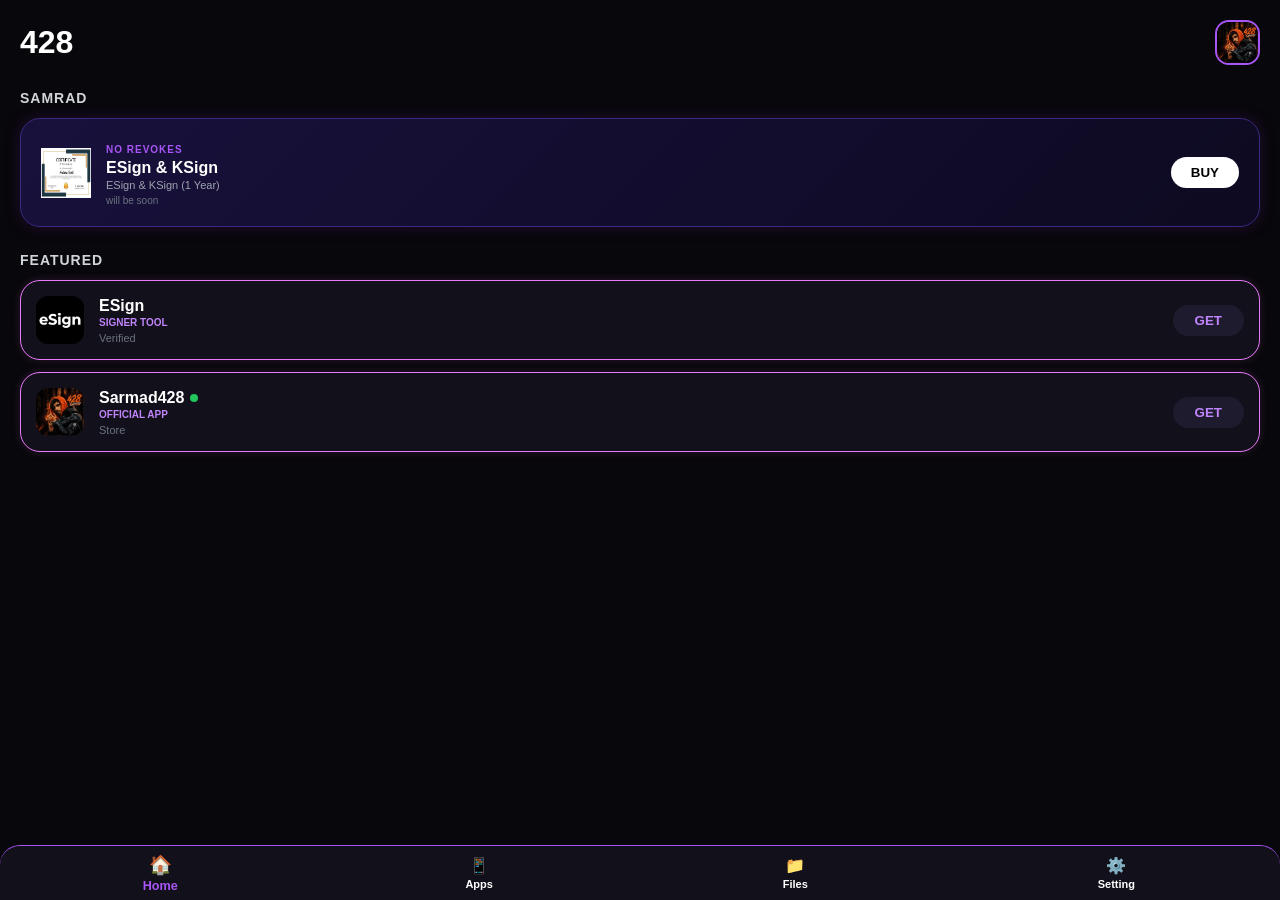
==== index.html @ 216ba782 "Add files via upload" ====
<!DOCTYPE html>
<html lang="en">
<head>
  <meta charset="UTF-8">
  <meta name="viewport" content="width=device-width, initial-scale=1.0">
  <title>Home</title>
  <link rel="stylesheet" href="style.css">
</head>
<body>

  <!-- Header -->
  <header class="header">
    <h1>428</h1>
    <img src="images/icon1.jpg" alt="Profile" class="profile-img">
  </header>

  <!-- Premium Access Section -->
  <section class="section">
    <h2 class="section-title">SAMRAD</h2>
    
    <div class="vip-card">
      <div class="vip-content">
        <img src="images/cert-icon.png" alt="Certificate" class="vip-icon">
        <div class="vip-info">
          <span class="badge">NO REVOKES</span>
          <h3>ESign & KSign</h3>
          <p>ESign & KSign (1 Year)</p>
          <p class="price">will be soon</p>
        </div>
      </div>
      <a href="https://t.me/sarmad428" target="_blank">
        <button class="buy-btn">BUY</button>
        </a>
    </div>
  </section>

  <!-- Featured Section -->
  <section class="section">
    <h2 class="section-title">FEATURED</h2>

    <div class="app-card border-pink">
      <img src="images/esign-icon.png" alt="ESign" class="app-icon">
      <div class="app-details">
        <h3>ESign</h3>
        <span class="sub-title">SIGNER TOOL</span>
        <p class="verified">Verified</p>
      </div>
      <!-- دوکما GET -->
       <button class="get-btn" onclick="openModal()">GET</button>

<!-- بۆکسێ دیزاینکری ب وێنە (Modal Popup) -->
<div id="myModal" class="custom-modal">
  <div class="custom-modal-content">
    
    <h3>⏳ !نێزیکە دێ بەردەست بیت</h3>
    <p>will be soon</p>
    
    <button class="modal-ok-btn" onclick="closeModal()">OK</button>
  </div>
</div>

<script>
  function openModal() {
    document.getElementById("myModal").style.display = "flex";
  }

  function closeModal() {
    document.getElementById("myModal").style.display = "none";
  }
</script>
    </div>

    <div class="app-card border-pink">
      <img src="images/icon1.jpg" alt="Sarmad" class="app-icon">
      <div class="app-details">
        <h3>Sarmad428 <span class="green-dot"></span></h3>
        <span class="sub-title">OFFICIAL APP</span>
        <p class="store-text">Store</p>
      </div>
      <!-- بەشەکانی تری لاپەڕەکە و کارتەکانت لێرەن -->
       <div class="card">
        <!-- لێرە تەنها دوگمەی GET بەجێبهێڵە -->
         <a href="sarmad.html">
          <button class="get-btn" onclick="openSarmadPage()">GET</button>
        </a>
      </div>
      <!-- Bottom Navigation -->
       <div class="bottom-nav">
  <a href="index.html" class="nav-item active">
    <span>🏠</span>
    <span>Home</span>
  </a>
  <a href="apps.html" class="nav-item">
    <span>📱</span>
    <span>Apps</span>
  </a>
  <a href="files.html" class="nav-item">
    <span>📁</span>
    <span>Files</span>
  </a>
  <a href="settings.html" class="nav-item">
    <span>⚙️</span>
    <span>Setting</span>
  </a>
</div>
      </a>
    </nav>
  </body>
  </html>
---- style.css ----
* {
  box-sizing: border-box;
  margin: 0;
  padding: 0;
  font-family: -apple-system, BlinkMacSystemFont, "Segoe UI", Roboto, sans-serif;
}

body {
  background-color: #08070b;
  color: #ffffff;
  padding: 20px;
  padding-bottom: 100px;
}

/* Header */
.header {
  display: flex;
  justify-content: space-between;
  align-items: center;
  margin-bottom: 25px;
}

.logo-title {
  font-size: 28px;
  font-weight: 900;
  letter-spacing: 1px;
}

.profile-img {
  width: 45px;
  height: 45px;
  border-radius: 14px;
  border: 2px solid #a855f7;
  object-fit: cover;
}

/* Sections */
.section {
  margin-bottom: 25px;
}

.section-title {
  font-size: 14px;
  font-weight: 800;
  color: #d1d5db;
  letter-spacing: 1px;
  margin-bottom: 12px;
}

/* VIP Access Card */
.vip-card {
  background: linear-gradient(135deg, #18113c 0%, #0d0a21 100%);
  border: 1px solid #3b2a82;
  border-radius: 20px;
  padding: 20px;
  display: flex;
  justify-content: space-between;
  align-items: center;
  box-shadow: 0 0 15px rgba(88, 28, 135, 0.3);
}

.vip-content {
  display: flex;
  align-items: center;
  gap: 15px;
}

.vip-icon {
  width: 50px;
  height: 50px;
}

.badge {
  font-size: 10px;
  color: #a855f7;
  font-weight: bold;
  letter-spacing: 1px;
}

.vip-info h3 {
  font-size: 16px;
  margin: 2px 0;
}

.vip-info p {
  font-size: 11px;
  color: #9ca3af;
}

.vip-info .price {
  font-size: 10px;
  color: #6b7280;
  margin-top: 4px;
}

.buy-btn {
  background-color: #ffffff;
  color: #000000;
  border: none;
  padding: 8px 20px;
  border-radius: 20px;
  font-weight: bold;
  cursor: pointer;
}

/* App Cards (Featured) */
.app-card {
  background-color: #12101a;
  border-radius: 20px;
  padding: 15px;
  display: flex;
  align-items: center;
  justify-content: space-between;
  margin-bottom: 12px;
}

.border-pink {
  border: 1px solid #e879f9;
  box-shadow: 0 0 10px rgba(232, 121, 249, 0.15);
}

.app-icon {
  width: 55px;
  height: 55px;
  border-radius: 14px;
  object-fit: cover;
}

.app-details {
  flex: 1;
  margin-left: 15px;
}

.app-details h3 {
  font-size: 16px;
  display: flex;
  align-items: center;
  gap: 6px;
}

.green-dot {
  width: 8px;
  height: 8px;
  background-color: #22c55e;
  border-radius: 50%;
  display: inline-block;
}

.sub-title {
  font-size: 10px;
  color: #c084fc;
  font-weight: bold;
  display: block;
  margin-top: 2px;
}

.verified, .store-text {
  font-size: 11px;
  color: #6b7280;
  margin-top: 4px;
}

.get-btn {
  background-color: #1e1b2e;
  color: #c084fc;
  border: none;
  padding: 8px 22px;
  border-radius: 20px;
  font-weight: bold;
  cursor: pointer;
}

/* Bottom Navigation */
.bottom-nav {
  position: fixed;
  bottom: 0;
  left: 0;
  right: 0;
  background-color: #08070b;
  display: flex;
  justify-content: space-around;
  padding: 12px 10px 25px;
  border-top: 1px solid #1f1b2e;
  border-top-left-radius: 25px;
  border-top-right-radius: 25px;
}

.nav-item {
  display: flex;
  flex-direction: column;
  align-items: center;
  color: #6b7280;
  text-decoration: none;
  font-size: 10px;
  font-weight: bold;
  gap: 4px;
}

.active-nav {
  color: #ffffff;
}

.active-nav .nav-icon {
  background-color: rgba(192, 132, 252, 0.15);
  padding: 8px 18px;
  border-radius: 18px;
  color: #c084fc;
}

/* شاشا تاریک یا پشت بۆکسێ */
.custom-modal {
  display: none; /* ل دەستپێکێ نەدیارە */
  position: fixed;
  top: 0;
  left: 0;
  width: 100%;
  height: 100%;
  background-color: rgba(0, 0, 0, 0.8);
  backdrop-filter: blur(5px);
  z-index: 99999;
  justify-content: center;
  align-items: center;
}

/* ناوەڕۆکا بۆکسێ دیزاینکری */
.custom-modal-content {
  background-color: #12101a;
  border: 1px solid #a855f7; /* هێڵا مۆر */
  border-radius: 20px;
  padding: 25px 20px;
  width: 85%;
  max-width: 300px;
  text-align: center;
  box-shadow: 0 0 25px rgba(168, 85, 247, 0.4);
}

/* وێنەیێ ناڤ بۆکسێ */
.modal-icon {
  width: 70px;
  height: 70px;
  border-radius: 16px;
  object-fit: cover;
  margin-bottom: 12px;
  border: 1px solid #3b2a82;
}

.custom-modal-content h3 {
  color: #ffffff;
  font-size: 16px;
  margin-bottom: 5px;
}

.custom-modal-content p {
  color: #9ca3af;
  font-size: 13px;
  margin-bottom: 18px;
}

/* دوکما OK */
.modal-ok-btn {
  background-color: #a855f7;
  color: #ffffff;
  border: none;
  padding: 8px 30px;
  border-radius: 20px;
  font-weight: bold;
  cursor: pointer;
}

/* کەمکرنا پادینگا گشتی دا تەواو بچێتە سەرێ */
.sarmad-page-container {
  padding: 0 15px 20px 15px;
  color: white;
}

/* جێگیرکرنا بەشێ سەرێ (Sticky Top Header) */
.sticky-header {
  position: sticky;
  top: 0;
  background-color: #0b0914; /* هەمان ڕەنگێ باکگراوندا سەرەکی دا ڕوون دیار ببیت */
  padding-top: 15px;
  z-index: 1000; /* دکەڤیتە سەر هەمی کارتێن دی */
}

/* ڕێکخستنا دوکمێ و نڤێسینێ ل کێلەک ئێک یان سەر ئێک */
.header-content {
  display: flex;
  flex-direction: column;
  align-items: flex-start;
  gap: 10px;
}

/* دیزاینا دوکما Back */
.back-btn {
  background-color: #1e1b2e;
  color: #a855f7;
  padding: 6px 14px;
  border-radius: 12px;
  text-decoration: none;
  font-weight: bold;
  font-size: 13px;
  width: max-content;
}

/* نڤێسینا سەرەکی */
.sticky-header h2 {
  color: #ffffff;
  font-size: 18px;
  margin: 0;
  text-align: right;
  width: 100%;
}

/* خەتا مۆر یێ جوداکەر ل ژێر بەشێ سەرێ */
.header-line {
  width: 100%;
  height: 2px;
  background: linear-gradient(90deg, #a855f7, transparent);
  margin-top: 12px;
  margin-bottom: 15px;
}

/* دیزاینا کارتا باریک و مۆر (Sarmad Page Card) */
.sarmad-details .card {
  display: flex;
  justify-content: space-between;
  align-items: center;
  direction: ltr; /* ڕێزبەندی لە چەپەوە بۆ ڕاست */
  
  /* دیزاینا لاکێشەیی و باریک */
  background-color: #12101a;
  border: 1.5px solid #a855f7; /* چوارچێوەیا مۆر */
  border-radius: 16px;       /* لاڕووت کردنی لێوارەکان */
  padding: 14px 18px;         /* کەمکردنەوەیا پانی و بەرزی دا باریک بیت */
  margin-bottom: 12px;
  
  /* کاریگەرییا درەوشانەوەیا مۆر (Glow Effect) */
  box-shadow: 0 0 10px rgba(168, 85, 247, 0.2);
}

/* بچووککردنەوەی ئایکۆنەکە دا لەگەڵ کارتە باریکەکە بگونجێت */
.sarmad-details .card-img {
  width: 40px;
  height: 40px;
  border-radius: 10px;
  object-fit: cover;
}

/* ڕێکخستنی ناڤ و دەقەکان */
.sarmad-details .card-info {
  display: flex;
  align-items: center;
  gap: 10px;
  text-align: left;
}

.sarmad-details .card-info h3 {
  font-size: 14px;
  margin: 0;
  color: #ffffff;
}

.sarmad-details .card-subtitle {
  font-size: 10px;
  color: #a855f7;
  margin: 1px 0;
}

.sarmad-details .card-info p {
  font-size: 10px;
  margin: 0;
}

.section-title-text {
  color: #a855f7;
  font-size: 14px;
  font-weight: bold;
  margin: 0 0 15px 0;
  text-align: left;
  letter-spacing: 0.5px;
}

/* Styling for Settings Page Items */
.settings-list {
  display: flex;
  flex-direction: column;
  gap: 10px;
}

.setting-item {
  background-color: #12101a;
  border: 1.5px solid #a855f7;
  border-radius: 14px;
  padding: 10px 14px;
  display: flex;
  justify-content: space-between;
  align-items: center;
  direction: ltr;
  box-shadow: 0 0 10px rgba(168, 85, 247, 0.15);
}

.item-info {
  display: flex;
  align-items: center;
  gap: 10px;
  font-size: 14px;
  font-weight: 600;
  color: #ffffff;
}

.item-icon {
  font-size: 18px;
}

/* Developer Info Box */
.developer-box {
  background-color: #12101a;
  border: 1.5px solid #a855f7;
  border-radius: 16px;
  padding: 16px;
  box-shadow: 0 0 12px rgba(168, 85, 247, 0.2);
  direction: ltr;
  text-align: left;
}

.developer-box h3 {
  margin: 0;
  font-size: 12px;
  color: #a855f7;
  text-transform: uppercase;
  letter-spacing: 1px;
}

.dev-name {
  margin: 4px 0 8px 0;
  font-size: 18px;
  font-weight: bold;
  color: #ffffff;
}

.dev-desc {
  margin: 0;
  font-size: 12px;
  color: #9ca3af;
  line-height: 1.5;
}

/* مینیۆیا ژێرێ */
.bottom-nav {
  position: fixed;
  bottom: 0;
  left: 0;
  width: 100%;
  background-color: #12101a;
  border-top: 1.5px solid #a855f7;
  border-top-left-radius: 20px;
  border-top-right-radius: 20px;
  display: flex;
  justify-content: space-around;
  align-items: center;
  padding: 10px 0;
  z-index: 9999;
}

/* دوکمێن ئاسایی (نەچالاک): هەردەم ل ناڤەڕاستێ و ستوونی نە */
.nav-item {
  display: flex;
  flex-direction: column; /* هەردەم ئایکۆن ل سەر و نڤێسین ل بنە */
  align-items: center;
  justify-content: center;
  color: #ffffff;
  text-decoration: none;
  font-size: 11px;
  font-weight: 600;
  gap: 3px;
  transition: transform 0.2s ease, color 0.2s ease; /* بۆ دروستکرنا جوولەیا نەرم */
}

.nav-item span:first-child {
  font-size: 16px;
}

/* دوکما چالاک (Active): ل ناڤەڕاستێ دەمێنێت، بەلێ ڕەنگ مۆر دبیت و کەمەکێ مەزنتر (Zoom In) دبیت */
.nav-item.active {
  color: #a855f7; /* ڕەنگێ مۆر */
  transform: scale(1.15); /* کەمەکێ مەزنتر دکەت ب بێ ئەوەی بچیتە ڕەخان */
}

.nav-item.active span {
  color: #a855f7;
}

/* Search Box Styles */
.search-box {
  position: relative;
  width: 100%;
  margin: 15px 0 20px 0;
  display: flex;
  align-items: center;
}

.search-box input {
  width: 100%;
  padding: 12px 16px 12px 42px; /* مەسافا ئایکۆنێ سێرچێ */
  background-color: #12101a;
  border: 1.5px solid #a855f7;
  border-radius: 12px;
  color: #ffffff;
  font-size: 14px;
  outline: none;
  box-shadow: 0 0 10px rgba(168, 85, 247, 0.15);
  transition: all 0.3s ease;
}

.search-box input:focus {
  border-color: #c084fc;
  box-shadow: 0 0 15px rgba(168, 85, 247, 0.35);
}

.search-box input::placeholder {
  color: #6b7280;
}

.search-icon {
  position: absolute;
  left: 14px;
  font-size: 16px;
  pointer-events: none;
}

/* ئەڤ کۆدە هەمی وێنێن ناڤ کارتان کۆنترۆڵ دکەت */
.card img, 
.file-card img, 
.app-card img {
  width: 48px !important;
  height: 48px !important;
  max-width: 48px !important;
  max-height: 48px !important;
  border-radius: 12px !important;
  object-fit: cover !important;
  flex-shrink: 0 !important;
}
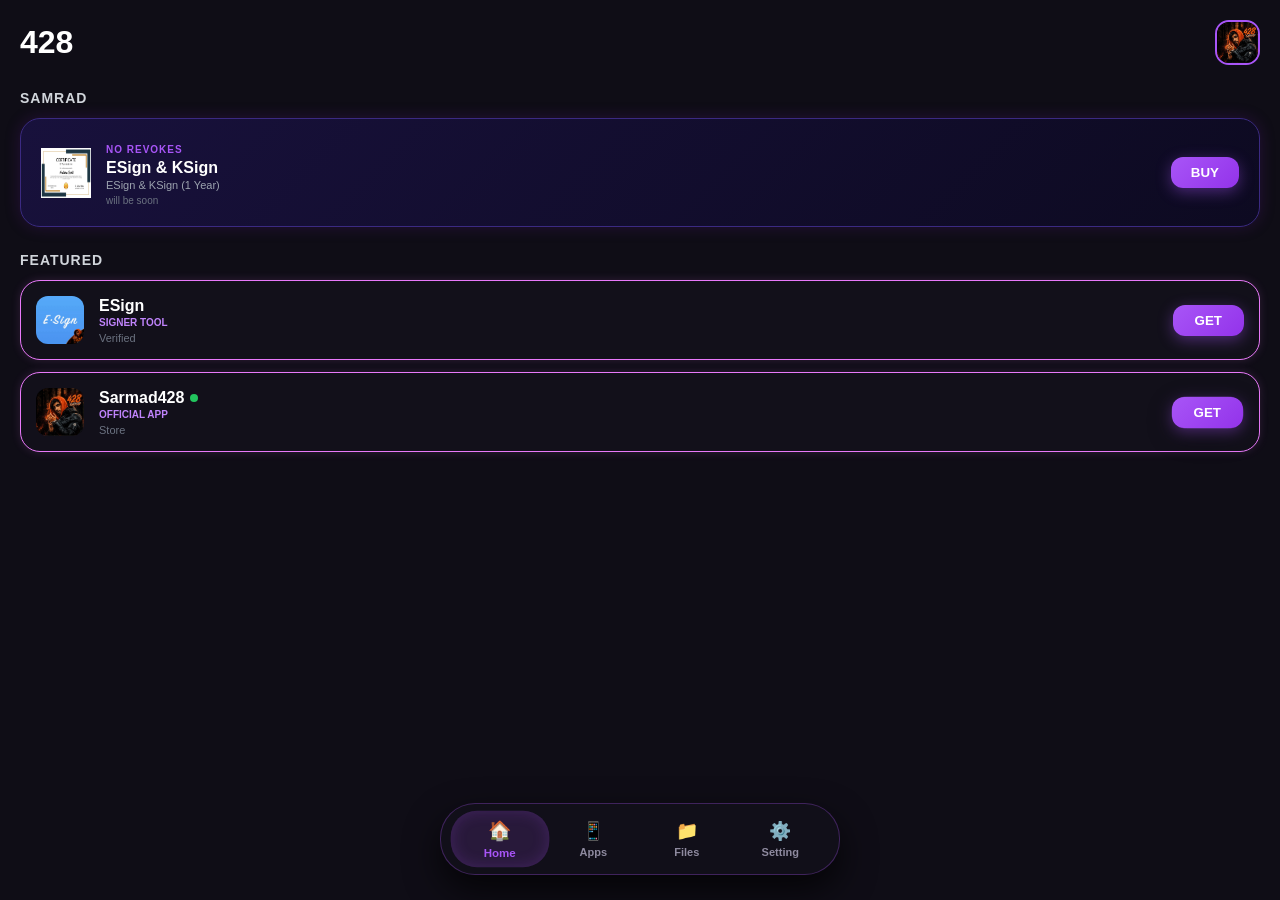
==== commit 22e21354: "Add files via upload" ====
--- a/index.html
+++ b/index.html
@@ -86,25 +86,42 @@
       </div>
       <!-- Bottom Navigation -->
        <div class="bottom-nav">
-  <a href="index.html" class="nav-item active">
-    <span>🏠</span>
-    <span>Home</span>
-  </a>
-  <a href="apps.html" class="nav-item">
-    <span>📱</span>
-    <span>Apps</span>
-  </a>
-  <a href="files.html" class="nav-item">
-    <span>📁</span>
-    <span>Files</span>
-  </a>
-  <a href="settings.html" class="nav-item">
-    <span>⚙️</span>
-    <span>Setting</span>
-  </a>
-</div>
-      </a>
-    </nav>
-  </body>
-  </html>
+        <a href="index.html" class="nav-item active">
+          <span>🏠</span>
+         <span>Home</span>
+        </a>
+        <a href="apps.html" class="nav-item">
+          <span>📱</span>
+          <span>Apps</span>
+        </a>
+        <a href="files.html" class="nav-item">
+          <span>📁</span>
+          <span>Files</span>
+        </a>
+        <a href="settings.html" class="nav-item">
+          <span>⚙️</span>
+          <span>Setting</span>
+        </a>
+      </div>
+    </a>
+  </nav>
+  
+  <script>
+  // دەستنیشانکرنا لاپەڕەیا نها و چالاککرنا دوگما وێ
+  document.addEventListener("DOMContentLoaded", function() {
+    let currentPage = window.location.pathname.split("/").pop();
+    if (currentPage === "") currentPage = "index.html"; // ئەگەر ماڵپەڕ ل سەر هۆستێ سەرەکی بیت
+
+    let navItems = document.querySelectorAll(".bottom-nav .nav-item");
+    navItems.forEach(item => {
+      let href = item.getAttribute("href");
+      if (href === currentPage) {
+        item.classList.add("active");
+      }
+    });
+  });
+  </script>
+
+</body>
+</html>
       
--- a/style.css
+++ b/style.css
@@ -269,16 +269,16 @@
 
 /* کەمکرنا پادینگا گشتی دا تەواو بچێتە سەرێ */
 .sarmad-page-container {
-  padding: 0 15px 20px 15px;
+  padding: 0 20px 25px 20px;
   color: white;
 }
 
 /* جێگیرکرنا بەشێ سەرێ (Sticky Top Header) */
 .sticky-header {
   position: sticky;
-  top: 0;
+  top: 1;
   background-color: #0b0914; /* هەمان ڕەنگێ باکگراوندا سەرەکی دا ڕوون دیار ببیت */
-  padding-top: 15px;
+  padding-top: 20px;
   z-index: 1000; /* دکەڤیتە سەر هەمی کارتێن دی */
 }
 
@@ -445,45 +445,53 @@
   line-height: 1.5;
 }
 
-/* مینیۆیا ژێرێ */
 .bottom-nav {
   position: fixed;
-  bottom: 0;
-  left: 0;
-  width: 100%;
-  background-color: #12101a;
-  border-top: 1.5px solid #a855f7;
-  border-top-left-radius: 20px;
-  border-top-right-radius: 20px;
+  bottom: 25px;
+  left: 50%;
+  transform: translateX(-50%);
+  width: 90%;
+  max-width: 400px;
+  background: rgba(18, 16, 26, 0.9);
+  backdrop-filter: blur(15px);
+  -webkit-backdrop-filter: blur(15px);
   display: flex;
   justify-content: space-around;
   align-items: center;
-  padding: 10px 0;
+  padding: 8px 12px;
+  border-radius: 35px;
+  border: 1px solid rgba(168, 85, 247, 0.3);
+  box-shadow: 0 15px 35px rgba(0, 0, 0, 0.7);
   z-index: 9999;
-}
-
-/* دوکمێن ئاسایی (نەچالاک): هەردەم ل ناڤەڕاستێ و ستوونی نە */
+  box-sizing: border-box;
+}
+
 .nav-item {
   display: flex;
-  flex-direction: column; /* هەردەم ئایکۆن ل سەر و نڤێسین ل بنە */
+  flex-direction: column;
   align-items: center;
   justify-content: center;
-  color: #ffffff;
+  color: #8e8a9f;
   text-decoration: none;
   font-size: 11px;
   font-weight: 600;
-  gap: 3px;
-  transition: transform 0.2s ease, color 0.2s ease; /* بۆ دروستکرنا جوولەیا نەرم */
+  padding: 8px 14px;
+  border-radius: 25px;
+  gap: 4px;
+  transition: all 0.3s ease;
+  flex: 1;
 }
 
 .nav-item span:first-child {
-  font-size: 16px;
-}
-
-/* دوکما چالاک (Active): ل ناڤەڕاستێ دەمێنێت، بەلێ ڕەنگ مۆر دبیت و کەمەکێ مەزنتر (Zoom In) دبیت */
+  font-size: 18px;
+}
+
+/* دەمێ تو ل سەر لاپەڕەی دبی، ئەڤە چالاک دبيت */
 .nav-item.active {
-  color: #a855f7; /* ڕەنگێ مۆر */
-  transform: scale(1.15); /* کەمەکێ مەزنتر دکەت ب بێ ئەوەی بچیتە ڕەخان */
+  color: #a855f7;
+  background: rgba(168, 85, 247, 0.15);
+  box-shadow: inset 0 0 15px rgba(168, 85, 247, 0.2);
+  transform: scale(1.05);
 }
 
 .nav-item.active span {
@@ -539,4 +547,123 @@
   border-radius: 12px !important;
   object-fit: cover !important;
   flex-shrink: 0 !important;
+}
+
+/* پڕکرنا تەڤایا پانییا شاشێ بۆ هەمی بۆکسان */
+.app-card, .vip-card {
+  width: 100% !important;      /* دکەتە تەماما پانییا شاشێ */
+  max-width: 100% !important;  /* ڕێگریێ ل کورتکرنا وێ دکەت */
+  box-sizing: border-box;
+}
+
+/* پڕکرنا تەماما شاشێ و ژێبرنا ڤالاھییێن لایان تنێ بۆ پەڕەیا sarmad.html */
+.sarmad-page-container {
+  width: 100% !important;
+  max-width: 100% !important;
+  padding: 0 10px !important; /* کەمکرنا پادینگا لایان دا بۆکس مەزن ببن */
+  box-sizing: border-box;
+}
+
+/* بۆکسێن مۆر ل ڤێ پەڕەی شاشێ ب تەمامی پڕ بکەن */
+.sarmad-details .card {
+  width: 100% !important;
+  box-sizing: border-box;
+}
+
+/* درێژاهیا خەتا مۆر و سەدەرا Back تا تەماما شاشێ بن */
+.sticky-header, .header-line, .header-content {
+  width: 100% !important;
+  box-sizing: border-box;
+}
+
+/* چارەسەرا دا بڕڕ پشکێن sarmad.html شاشێ ب تەمامی پڕ بکەن ب بێ ڤالاھی */
+body:has(.sarmad-page-container), body:has(.sarmad-details) {
+  padding-left: 4px !important;
+  padding-right: 4px !important;
+}
+
+/* کۆنترۆلکرنا پانییا sarmad.html بە لایان کێمەکێ ڤالاھییەکا جوان هەبیت */
+.sarmad-page-container, .sarmad-details {
+  width: 100% !important;        /* شاشێ بڕڕ پڕ ناکەت، بەلکو ۹٢٪ دگرت */
+  max-width: 450px !important;  /* سنورەکێ دانایە دا گەلەک مەزن نەبت ل سەر شاشێن گەورە */
+  margin: 0 auto !important;    /* دکەتە ناڤەڕاست */
+  box-sizing: border-box;
+}
+
+.sarmad-details .card, .sticky-header {
+  width: 100% !important;
+  box-sizing: border-box;
+}
+
+/* دیزاینا مینیۆیا فلتەرێ (All, Apps, Games) */
+.filter-menu {
+  display: flex;
+  gap: 10px;
+  margin-bottom: 20px;
+}
+
+.filter-btn {
+  background-color: #12101a;
+  color: #9ca3af;
+  border: 1.5px solid #3b2a82;
+  padding: 8px 18px;
+  border-radius: 14px;
+  font-weight: bold;
+  font-size: 12px;
+  cursor: pointer;
+  transition: all 0.3s ease;
+}
+
+.filter-btn:hover {
+  border-color: #a855f7;
+  color: #ffffff;
+}
+
+.filter-btn.active {
+  background-color: #a855f7;
+  color: #ffffff;
+  border-color: #a855f7;
+  box-shadow: 0 0 10px rgba(168, 85, 247, 0.4);
+}
+
+/* تنێ ڕەنگ و شێوازێ باکگراوند و کارتان بێ دەستکاریکرنا قەبارە و جهێن وان */
+body {
+  background-color: #0f0d16 !important;
+  color: #ffffff !important;
+  padding-bottom: 80px; /* تنێ بۆ هندێ کو مینیۆیا ژێرێ نەبێتە دەستدرێژی لسەر نڤیسارێن ژێر */
+}
+
+/* کارت بێ گۆڕینا قەبارێ وان، تنێ ڕەنگ و شوشەیی (Glassmorphism) */
+.card {
+  background: rgba(18, 16, 26, 0.75) !important;
+  backdrop-filter: blur(15px);
+  -webkit-backdrop-filter: blur(15px);
+  border: 1px solid rgba(168, 85, 247, 0.2) !important;
+  border-radius: 20px !important;
+  box-shadow: 0 8px 25px rgba(0, 0, 0, 0.4) !important;
+}
+
+.card:hover {
+  border-color: rgba(168, 85, 247, 0.5) !important;
+}
+
+/* دوگمەیێن GET یان BUY ب شێوازەکێ جوان و بێ گۆڕینا قەبارەی */
+.get-btn, .buy-btn {
+  background: linear-gradient(135deg, #a855f7, #9333ea) !important;
+  color: white !important;
+  border: none !important;
+  border-radius: 12px !important;
+  box-shadow: 0 4px 15px rgba(168, 85, 247, 0.4) !important;
+}
+
+.get-btn:active {
+  transform: scale(0.95);
+}
+
+/* ئینانا قەبارێ لاپەڕێ سارمەد بۆ سەر هەمان قەبارێ گشتی و یەکسان */
+.container, .main-wrapper, body > div:first-child {
+  width: 100% !important;
+  max-width: 480px !important; /* قەبارێ ئاسایی یێ تەلەفۆنێ یان لاپەڕێن تە */
+  margin: 0 auto !important;
+  box-sizing: border-box !important;
 }
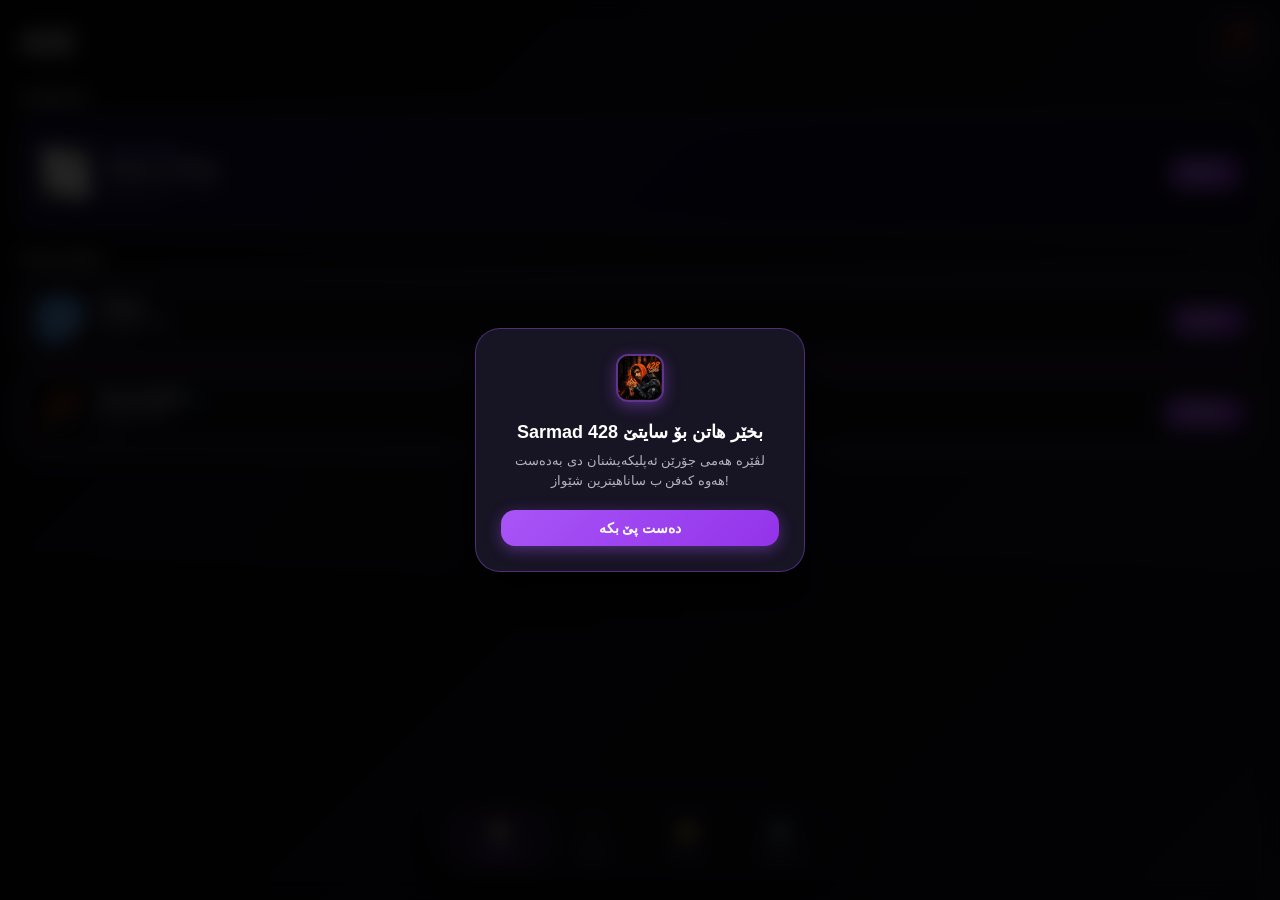
==== commit 12564648: "Add files via upload" ====
--- a/index.html
+++ b/index.html
@@ -45,29 +45,29 @@
         <span class="sub-title">SIGNER TOOL</span>
         <p class="verified">Verified</p>
       </div>
+      
       <!-- دوکما GET -->
-       <button class="get-btn" onclick="openModal()">GET</button>
+      <button class="get-btn" onclick="openModal()">GET</button>
 
-<!-- بۆکسێ دیزاینکری ب وێنە (Modal Popup) -->
-<div id="myModal" class="custom-modal">
-  <div class="custom-modal-content">
-    
-    <h3>⏳ !نێزیکە دێ بەردەست بیت</h3>
-    <p>will be soon</p>
-    
-    <button class="modal-ok-btn" onclick="closeModal()">OK</button>
-  </div>
-</div>
-
-<script>
-  function openModal() {
-    document.getElementById("myModal").style.display = "flex";
-  }
-
-  function closeModal() {
-    document.getElementById("myModal").style.display = "none";
-  }
-</script>
+      <!-- بۆکسێ دیزاینکری ب وێنە (Modal Popup) -->
+      <div id="myModal" class="custom-modal">
+        <div class="custom-modal-content">
+          
+          <h3>⏳ !نێزیکە دێ بەردەست بیت</h3>
+          <p>will be soon</p>
+          <button class="modal-ok-btn" onclick="closeModal()">OK</button>
+        </div>
+      </div>
+      
+      <script>
+      function openModal() {
+        document.getElementById("myModal").style.display = "flex";
+      }
+      
+      function closeModal() {
+        document.getElementById("myModal").style.display = "none";
+        }
+      </script>
     </div>
 
     <div class="app-card border-pink">
@@ -81,47 +81,88 @@
        <div class="card">
         <!-- لێرە تەنها دوگمەی GET بەجێبهێڵە -->
          <a href="sarmad.html">
-          <button class="get-btn" onclick="openSarmadPage()">GET</button>
-        </a>
+          <button class="get-btn" onclick="openSarmadPage()">VIEW</button>
+         </a>
+       </div>
+       
+       <!-- Bottom Navigation -->
+        <div class="bottom-nav">
+          <a href="index.html" class="nav-item active">
+            <span>🏠</span>
+            <span>Home</span>
+          </a>
+          <a href="apps.html" class="nav-item">
+            <span>📱</span>
+            <span>Apps</span>
+          </a>
+          <a href="files.html" class="nav-item">
+            <span>📁</span>
+            <span>Files</span>
+          </a>
+          <a href="settings.html" class="nav-item">
+            <span>⚙️</span>
+            <span>Setting</span>
+          </a>
+        </div>
+      </a>
+    </nav>
+  
+    <script>
+    // دەستنیشانکرنا لاپەڕەیا نها و چالاککرنا دوگما وێ
+    document.addEventListener("DOMContentLoaded", function() {
+      let currentPage = window.location.pathname.split("/").pop();
+      if (currentPage === "") currentPage = "index.html"; // ئەگەر ماڵپەڕ ل سەر هۆستێ سەرەکی بیت
+
+      let navItems = document.querySelectorAll(".bottom-nav .nav-item");
+      navItems.forEach(item => {
+        let href = item.getAttribute("href");
+        if (href === currentPage) {
+          item.classList.add("active");
+        }
+      });
+    });
+    </script>
+
+    <!-- بەشێ پەیاما بخێرهاتنێ (Welcome Popup) -->
+    <div id="welcomePopup" style="position: fixed; top: 0; left: 0; width: 100%; height: 100%; background: rgba(0, 0, 0, 0.85); backdrop-filter: blur(10px); display: flex; justify-content: center; align-items: center; z-index: 99999; opacity: 0; pointer-events: none; transition: opacity 0.4s ease;">
+      <div style="background: rgba(25, 22, 38, 0.95); border: 1px solid rgba(168, 85, 247, 0.4); border-radius: 25px; padding: 25px; width: 85%; max-width: 330px; text-align: center; box-shadow: 0 20px 40px rgba(0,0,0,0.8); transform: scale(0.8); transition: transform 0.4s ease;">
+        
+        <!-- وێنە یان لۆگۆ -->
+         <img src="images/icon1.jpg" alt="Sarmad 428 Logo" style="width: 75px; height: 75px; border-radius: 20px; object-fit: cover; margin-bottom: 15px; border: 2px solid rgba(168, 85, 247, 0.5); box-shadow: 0 4px 15px rgba(168, 85, 247, 0.4);">
+         
+         <!-- نڤیسارا بخێرهاتنێ -->
+          <h3 style="color: #ffffff; font-size: 18px; margin: 0 0 8px 0; font-weight: 700;">Sarmad 428 بخێر هاتن بۆ سایتێ </h3>
+          <p style="color: #b3b3c1; font-size: 13px; margin: 0 0 20px 0; line-height: 1.5;">لڤێرە هەمی جۆرێن ئەپلیکەیشنان دی بەدەست هەوە کەفن ب ساناهیترین شێواز!</p>
+          
+          <!-- دوگمەیا داخستنێ --> 
+          <button onclick="closePopup()" style="background: linear-gradient(135deg, #a855f7, #9333ea); color: white; border: none; padding: 10px 0; width: 100%; border-radius: 14px; font-weight: 700; font-size: 14px; cursor: pointer; box-shadow: 0 4px 15px rgba(168, 85, 247, 0.4);">دەست پێ بکە</button>
       </div>
-      <!-- Bottom Navigation -->
-       <div class="bottom-nav">
-        <a href="index.html" class="nav-item active">
-          <span>🏠</span>
-         <span>Home</span>
-        </a>
-        <a href="apps.html" class="nav-item">
-          <span>📱</span>
-          <span>Apps</span>
-        </a>
-        <a href="files.html" class="nav-item">
-          <span>📁</span>
-          <span>Files</span>
-        </a>
-        <a href="settings.html" class="nav-item">
-          <span>⚙️</span>
-          <span>Setting</span>
-        </a>
-      </div>
-    </a>
-  </nav>
-  
-  <script>
-  // دەستنیشانکرنا لاپەڕەیا نها و چالاککرنا دوگما وێ
-  document.addEventListener("DOMContentLoaded", function() {
-    let currentPage = window.location.pathname.split("/").pop();
-    if (currentPage === "") currentPage = "index.html"; // ئەگەر ماڵپەڕ ل سەر هۆستێ سەرەکی بیت
+    </div>
 
-    let navItems = document.querySelectorAll(".bottom-nav .nav-item");
-    navItems.forEach(item => {
-      let href = item.getAttribute("href");
-      if (href === currentPage) {
-        item.classList.add("active");
+    <script>
+    // پشکنین دکەت ئایا د ڤی سێشنێ (Session) یا هاتیە دیتن یان نە
+    window.addEventListener('DOMContentLoaded', () => {
+      if (!sessionStorage.getItem('sarmad_session_welcomed')) {
+        setTimeout(() => {
+          const popup = document.getElementById('welcomePopup');
+          popup.style.opacity = '1';
+          popup.style.pointerEvents = 'auto';
+          popup.querySelector('div').style.transform = 'scale(1)';
+        }, 300);
       }
     });
-  });
-  </script>
-
-</body>
+  
+    // داخستنا پەیامێ
+    function closePopup() {
+      const popup = document.getElementById('welcomePopup');
+      popup.style.opacity = '0';
+      popup.style.pointerEvents = 'none';
+      popup.querySelector('div').style.transform = 'scale(0.8)';
+        
+      // تەنها بۆ ڤی سێشنێ (تا براوزەر هاتیە بستردن) تۆمار دکەت
+      sessionStorage.setItem('sarmad_session_welcomed', 'true');
+    }
+    </script>
+  </body>
 </html>
       
--- a/style.css
+++ b/style.css
@@ -666,4 +666,36 @@
   max-width: 480px !important; /* قەبارێ ئاسایی یێ تەلەفۆنێ یان لاپەڕێن تە */
   margin: 0 auto !important;
   box-sizing: border-box !important;
+}
+
+/* تنێ گۆڕینا ڕەنگ و دیزاینا مۆدێرن ب بێ دەستکاریکرنا ناڤەرۆک و قەبارەیێن تە یێن ڕەسەن */
+body {
+  background: linear-gradient(135deg, #0a0a0c, #161224) !important;
+  color: #ffffff !important;
+  padding-bottom: 90px !important; /* دا مینیۆیا ژێرێ دەستکارییا نڤیسارێن ژێر نەکت */
+}
+
+/* جوانکرنا شوشەیی (Glassmorphism) بۆ کارتێن تە بێ گۆڕینا قەبارەی */
+.card {
+  background: rgba(35, 30, 52, 0.8) !important;
+  backdrop-filter: blur(15px);
+  -webkit-backdrop-filter: blur(15px);
+  border: 1px solid rgba(168, 85, 247, 0.3) !important;
+  border-radius: 20px !important;
+  box-shadow: 0 8px 25px rgba(0, 0, 0, 0.4) !important;
+  transition: all 0.3s ease !important;
+}
+
+.card:hover {
+  border-color: rgba(168, 85, 247, 0.8) !important;
+  transform: translateY(-2px);
+}
+
+/* دوگمەیێن GET و BUY یێن مۆدێرن */
+.get-btn, .buy-btn {
+  background: linear-gradient(135deg, #a855f7, #9333ea) !important;
+  color: #fff !important;
+  border: none !important;
+  border-radius: 12px !important;
+  box-shadow: 0 4px 15px rgba(168, 85, 247, 0.4) !important;
 }
